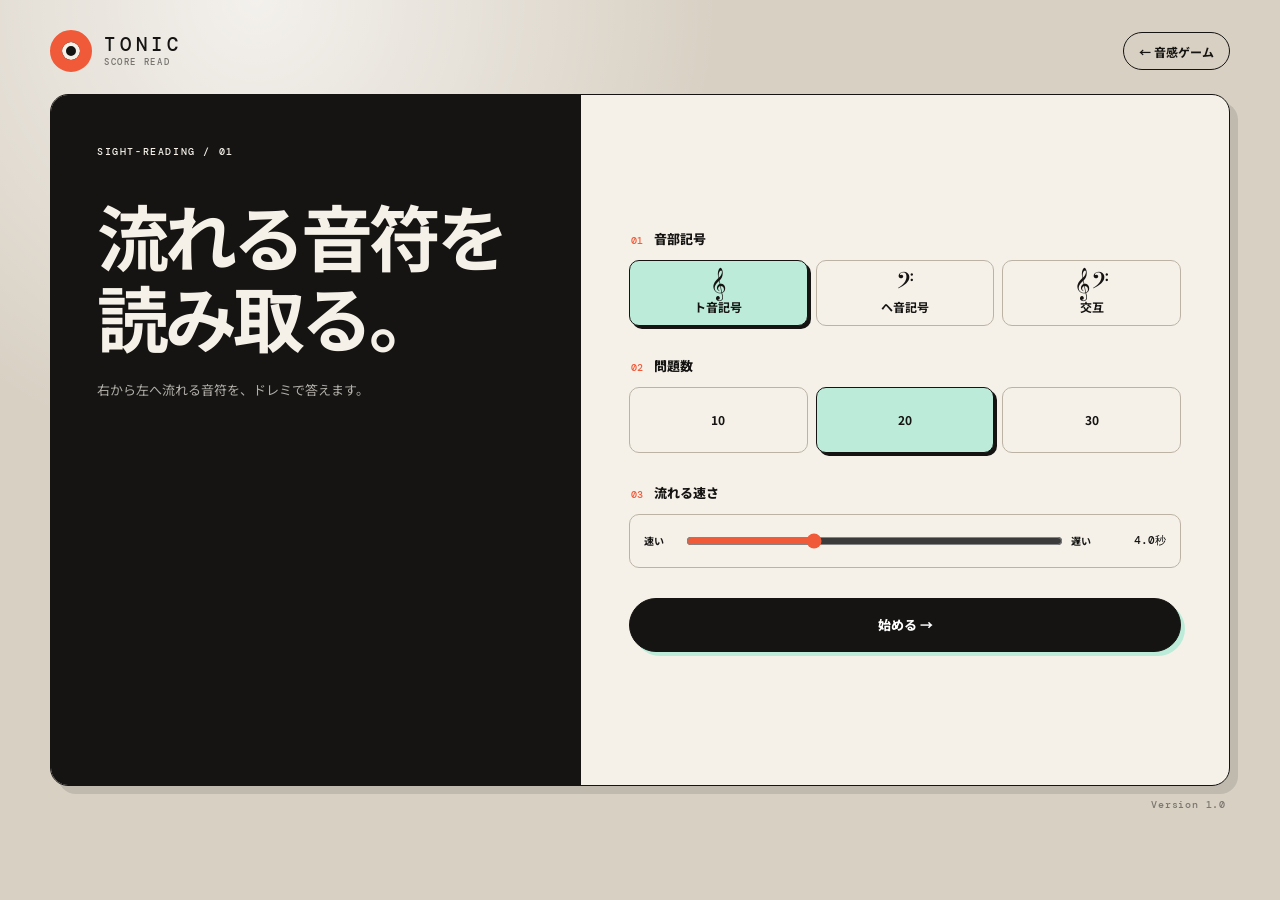
==== ScoreReadTraining/index.html @ 9d000a18 "Add score reading training game" ====
<!doctype html>
<html lang="ja">
<head>
  <meta charset="UTF-8">
  <meta name="viewport" content="width=device-width, initial-scale=1.0">
  <meta name="theme-color" content="#151412">
  <title>TONIC — 譜読みトレーニング</title>
  <link rel="stylesheet" href="styles.css?v=20261029-1">
</head>
<body>
  <div class="shell">
    <header class="site-header">
      <a class="brand" href="../" aria-label="相対音感トレーニングへ戻る">
        <span class="brand-mark" aria-hidden="true"></span>
        <span><strong>TONIC</strong><small>SCORE READ</small></span>
      </a>
      <a class="back-link" href="../">← 音感ゲーム</a>
    </header>

    <main>
      <section class="setup-panel" id="setupPanel">
        <div class="setup-copy">
          <p class="eyebrow">SIGHT-READING / 01</p>
          <h1>流れる音符を<br>読み取る。</h1>
          <p>右から左へ流れる音符を、ドレミで答えます。</p>
        </div>
        <form class="setup-form" id="setupForm">
          <fieldset>
            <legend><span>01</span>音部記号</legend>
            <div class="choice-grid clef-choices">
              <label><input type="radio" name="clefMode" value="treble" checked><span><b>𝄞</b>ト音記号</span></label>
              <label><input type="radio" name="clefMode" value="bass"><span><b>𝄢</b>ヘ音記号</span></label>
              <label><input type="radio" name="clefMode" value="alternate"><span><b>𝄞𝄢</b>交互</span></label>
            </div>
          </fieldset>

          <fieldset>
            <legend><span>02</span>問題数</legend>
            <div class="choice-grid count-choices">
              <label><input type="radio" name="questionCount" value="10"><span>10</span></label>
              <label><input type="radio" name="questionCount" value="20" checked><span>20</span></label>
              <label><input type="radio" name="questionCount" value="30"><span>30</span></label>
            </div>
          </fieldset>

          <fieldset>
            <legend><span>03</span>流れる速さ</legend>
            <label class="speed-control" for="flowSeconds">
              <span>速い</span>
              <input id="flowSeconds" name="flowSeconds" type="range" min="2" max="8" step="0.5" value="4">
              <span>遅い</span>
              <output id="flowSecondsValue" for="flowSeconds">4.0秒</output>
            </label>
          </fieldset>

          <button class="primary-button" type="submit">始める →</button>
        </form>
      </section>

      <section class="game-panel" id="gamePanel" hidden>
        <div class="game-topbar">
          <button class="home-button" id="homeButton" type="button">← ホーム</button>
          <div><span>QUESTION</span><strong><i id="roundValue">1</i>/<i id="totalValue">20</i></strong></div>
          <div><span>SCORE</span><strong id="scoreValue">0</strong></div>
          <div><span>ACCURACY</span><strong id="accuracyValue">—</strong></div>
        </div>

        <div class="staff-wrap" id="staffWrap">
          <svg class="staff" id="staff" viewBox="0 0 1000 340" role="img" aria-labelledby="staffTitle staffDescription">
            <title id="staffTitle">譜読み問題</title>
            <desc id="staffDescription">右から左へ音符が流れます</desc>
            <rect class="staff-paper" width="1000" height="340" rx="20"></rect>
            <g class="staff-lines" aria-hidden="true">
              <line x1="35" y1="100" x2="970" y2="100"></line>
              <line x1="35" y1="130" x2="970" y2="130"></line>
              <line x1="35" y1="160" x2="970" y2="160"></line>
              <line x1="35" y1="190" x2="970" y2="190"></line>
              <line x1="35" y1="220" x2="970" y2="220"></line>
            </g>
            <line class="answer-line" x1="205" y1="45" x2="205" y2="285" aria-hidden="true"></line>
            <text class="clef-symbol" id="clefSymbol" x="62" y="212" aria-hidden="true">𝄞</text>
            <g id="ledgerLines" aria-hidden="true"></g>
            <g class="note" id="noteGroup" aria-hidden="true">
              <ellipse id="noteHead" cx="0" cy="160" rx="16" ry="12" transform="rotate(-18 0 160)"></ellipse>
              <line id="noteStem" x1="14" y1="158" x2="14" y2="92"></line>
            </g>
          </svg>
          <div class="flow-progress" aria-hidden="true"><i id="flowProgress"></i></div>
          <p class="feedback" id="feedback" aria-live="assertive"></p>
        </div>

        <div class="answer-area">
          <p>音名を選ぶ</p>
          <div class="answer-buttons" id="answerButtons" role="group" aria-label="音名を選ぶ">
            <button type="button" data-degree="0"><kbd>Z</kbd><span>ド</span></button>
            <button type="button" data-degree="1"><kbd>X</kbd><span>レ</span></button>
            <button type="button" data-degree="2"><kbd>C</kbd><span>ミ</span></button>
            <button type="button" data-degree="3"><kbd>V</kbd><span>ファ</span></button>
            <button type="button" data-degree="4"><kbd>B</kbd><span>ソ</span></button>
            <button type="button" data-degree="5"><kbd>N</kbd><span>ラ</span></button>
            <button type="button" data-degree="6"><kbd>M</kbd><span>シ</span></button>
          </div>
        </div>
      </section>

      <section class="result-panel" id="resultPanel" hidden>
        <p class="eyebrow">RESULT</p>
        <p class="result-score"><strong id="resultPercent">0</strong><span>%</span></p>
        <h1 id="resultTitle">終了</h1>
        <p id="resultDetail"></p>
        <div class="result-actions">
          <button class="primary-button" id="retryButton" type="button">同じ設定でもう一度</button>
          <button class="secondary-button" id="settingsButton" type="button">設定を変える</button>
        </div>
      </section>
    </main>

    <footer>Version 1.0</footer>
  </div>
  <script src="app.js?v=20261029-1"></script>
</body>
</html>
---- ScoreReadTraining/styles.css ----
@import url('https://fonts.googleapis.com/css2?family=DM+Mono:wght@400;500&family=Noto+Sans+JP:wght@400;600;700;900&display=swap');

:root {
  --ink: #151412;
  --paper: #f5f1e9;
  --paper-deep: #e8e0d3;
  --line: #bcb3a5;
  --orange: #f05a38;
  --mint: #bdebd9;
  --red: #d94235;
}

* { box-sizing: border-box; }
[hidden] { display: none !important; }
html { min-width: 320px; background: #d8d0c3; }
body { margin: 0; color: var(--ink); background: radial-gradient(circle at 20% 0%, rgba(255,255,255,.7), transparent 34%), #d8d0c3; font-family: "Noto Sans JP", sans-serif; }
button, input { font: inherit; }
button { color: inherit; }

.shell { width: min(1180px, calc(100% - 32px)); min-height: 100vh; margin: 0 auto; padding: 22px 0 16px; }
.site-header { display: flex; min-height: 58px; align-items: center; justify-content: space-between; margin-bottom: 14px; }
.brand { display: flex; align-items: center; gap: 12px; color: var(--ink); text-decoration: none; }
.brand-mark { width: 42px; height: 42px; border: 12px solid var(--orange); border-radius: 50%; background: var(--ink); box-shadow: inset 0 0 0 4px var(--paper); }
.brand span:last-child { display: grid; gap: 4px; }
.brand strong { font: 500 19px/1 "DM Mono", monospace; letter-spacing: .25em; }
.brand small { color: rgba(21,20,18,.55); font: 500 9px/1 "DM Mono", monospace; letter-spacing: .18em; }
.back-link { min-height: 38px; padding: 0 15px; display: grid; place-items: center; border: 1px solid var(--ink); border-radius: 999px; color: var(--ink); text-decoration: none; font-size: 12px; font-weight: 700; }

main { overflow: hidden; border: 1px solid var(--ink); border-radius: 18px; background: var(--paper); box-shadow: 8px 8px 0 rgba(21,20,18,.12); }
.setup-panel { display: grid; grid-template-columns: minmax(300px,.9fr) minmax(480px,1.1fr); min-height: 690px; }
.setup-copy { padding: 52px 46px; border-right: 1px solid var(--ink); color: var(--paper); background: var(--ink); }
.eyebrow { margin: 0; font: 500 10px/1 "DM Mono", monospace; letter-spacing: .16em; }
.setup-copy h1, .result-panel h1 { margin: 38px 0 22px; font-size: clamp(42px, 6vw, 72px); line-height: 1.12; letter-spacing: -.055em; }
.setup-copy > p:last-child { max-width: 330px; color: rgba(245,241,233,.7); font-size: 13px; line-height: 1.9; }
.setup-form { align-self: center; padding: 38px 48px; }
fieldset { margin: 0 0 30px; padding: 0; border: 0; }
legend { width: 100%; margin-bottom: 12px; font-size: 13px; font-weight: 800; }
legend span { margin-right: 11px; color: var(--orange); font: 500 10px/1 "DM Mono", monospace; }
.choice-grid { display: grid; gap: 8px; }
.clef-choices { grid-template-columns: repeat(3, 1fr); }
.count-choices { grid-template-columns: repeat(3, 1fr); }
.choice-grid label { position: relative; cursor: pointer; }
.choice-grid input { position: absolute; width: 1px; height: 1px; opacity: 0; }
.choice-grid label > span { display: grid; min-height: 66px; place-items: center; padding: 9px; border: 1px solid var(--line); border-radius: 10px; text-align: center; font-size: 12px; font-weight: 700; }
.choice-grid b { display: block; height: 28px; font: 400 28px/1 "Segoe UI Symbol", serif; }
.choice-grid input:checked + span { border-color: var(--ink); background: var(--mint); box-shadow: 3px 3px 0 var(--ink); }
.choice-grid input:focus-visible + span { outline: 3px solid var(--mint); outline-offset: 2px; }
.speed-control { display: grid; grid-template-columns: 30px minmax(130px,1fr) 30px 55px; align-items: center; gap: 10px; min-height: 54px; padding: 0 14px; border: 1px solid var(--line); border-radius: 10px; font-size: 10px; font-weight: 700; }
.speed-control input { width: 100%; accent-color: var(--orange); cursor: pointer; }
.speed-control output { text-align: right; font: 500 11px/1 "DM Mono", monospace; }
.primary-button, .secondary-button { min-height: 54px; padding: 0 22px; border: 1px solid var(--ink); border-radius: 999px; cursor: pointer; font-size: 13px; font-weight: 800; }
.primary-button { width: 100%; color: #fff; background: var(--ink); box-shadow: 4px 4px 0 var(--mint); }
.secondary-button { background: transparent; }
.primary-button:hover, .secondary-button:hover, .back-link:hover { transform: translateY(-2px); }

.game-panel { min-height: 680px; }
.game-topbar { display: flex; min-height: 64px; align-items: stretch; border-bottom: 1px solid var(--ink); }
.home-button { padding: 0 20px; border: 0; border-right: 1px solid var(--ink); background: transparent; cursor: pointer; font-size: 12px; font-weight: 800; }
.game-topbar > div { display: grid; min-width: 130px; align-content: center; gap: 5px; padding: 0 22px; border-right: 1px solid var(--ink); }
.game-topbar span { color: rgba(21,20,18,.52); font: 500 8px/1 "DM Mono", monospace; letter-spacing: .12em; }
.game-topbar strong { font: 500 14px/1 "DM Mono", monospace; }
.game-topbar i { font-style: normal; }
.staff-wrap { position: relative; padding: 34px 34px 0; background: linear-gradient(180deg, #ddd5c8, var(--paper-deep)); }
.staff { display: block; width: 100%; max-height: 390px; }
.staff-paper { fill: #faf7f0; stroke: var(--ink); stroke-width: 1.5; }
.staff-lines line, #ledgerLines line { stroke: var(--ink); stroke-width: 2; }
.answer-line { stroke: var(--orange); stroke-width: 3; stroke-dasharray: 7 9; }
.clef-symbol { fill: var(--ink); font: 400 122px/1 "Segoe UI Symbol", "Noto Music", serif; }
.note ellipse { fill: var(--ink); }
.note line { stroke: var(--ink); stroke-width: 5; stroke-linecap: round; }
.note.is-correct ellipse { fill: #17956d; }
.note.is-wrong ellipse { fill: var(--red); }
.flow-progress { height: 6px; margin: -3px 20px 0; overflow: hidden; border-radius: 99px; background: rgba(21,20,18,.12); }
.flow-progress i { display: block; width: 0; height: 100%; background: var(--orange); }
.feedback { min-height: 28px; margin: 12px 0 0; text-align: center; font-size: 13px; font-weight: 900; }
.feedback.correct { color: #117555; }
.feedback.wrong { color: var(--red); }
.answer-area { padding: 24px 34px 34px; }
.answer-area > p { margin: 0 0 12px; text-align: center; font-size: 11px; font-weight: 800; }
.answer-buttons { display: grid; grid-template-columns: repeat(7, 1fr); gap: 8px; }
.answer-buttons button { display: grid; min-height: 82px; place-items: center; gap: 5px; padding: 9px 4px; border: 1px solid var(--ink); border-radius: 10px; background: var(--paper); cursor: pointer; }
.answer-buttons button:hover:not(:disabled) { background: #fff; transform: translateY(-2px); }
.answer-buttons button:disabled { cursor: default; }
.answer-buttons kbd { color: rgba(21,20,18,.48); font: 500 9px/1 "DM Mono", monospace; }
.answer-buttons span { font-size: clamp(17px, 2vw, 26px); font-weight: 900; }
.answer-buttons button.correct { background: var(--mint); }
.answer-buttons button.wrong { color: #fff; background: var(--red); }

.result-panel { min-height: 680px; padding: 70px 30px; text-align: center; }
.result-panel .eyebrow { color: var(--orange); }
.result-score { margin: 28px 0 0; }
.result-score strong { font: 500 clamp(90px, 18vw, 180px)/.9 "DM Mono", monospace; letter-spacing: -.08em; }
.result-score span { font: 500 24px/1 "DM Mono", monospace; }
.result-panel h1 { margin: 20px 0 12px; font-size: 34px; }
.result-panel > p:not(.eyebrow):not(.result-score) { color: rgba(21,20,18,.62); font-size: 13px; }
.result-actions { display: flex; max-width: 520px; gap: 10px; margin: 32px auto 0; }
.result-actions button { flex: 1; }
footer { padding: 14px 4px 0; color: rgba(21,20,18,.48); text-align: right; font: 500 10px/1 "DM Mono", monospace; letter-spacing: .08em; }

@media (max-width: 760px) {
  .shell { width: min(100% - 18px, 620px); padding-top: 10px; }
  .site-header { min-height: 52px; }
  .brand small { display: none; }
  .back-link { min-height: 34px; padding: 0 11px; font-size: 10px; }
  .setup-panel { display: block; min-height: 0; }
  .setup-copy { padding: 34px 24px; border-right: 0; }
  .setup-copy h1 { margin: 25px 0 15px; font-size: 44px; }
  .setup-form { padding: 30px 20px 34px; }
  .clef-choices { grid-template-columns: 1fr; }
  .clef-choices label > span { min-height: 54px; grid-template-columns: 52px 1fr; }
  .choice-grid b { height: auto; }
  .game-panel { min-height: 600px; }
  .game-topbar { min-height: 58px; }
  .home-button { padding: 0 12px; }
  .game-topbar > div { min-width: 0; flex: 1; padding: 0 10px; }
  .game-topbar > div:last-child { display: none; }
  .staff-wrap { padding: 18px 8px 0; }
  .staff { height: 300px; }
  .answer-area { padding: 20px 8px 26px; }
  .answer-buttons { gap: 4px; }
  .answer-buttons button { min-height: 70px; border-radius: 8px; }
  .answer-buttons kbd { display: none; }
  .answer-buttons span { font-size: 16px; }
  .result-panel { min-height: 600px; padding: 58px 20px; }
  .result-actions { display: grid; }
}

@media (prefers-reduced-motion: reduce) {
  *, *::before, *::after { scroll-behavior: auto !important; transition-duration: .01ms !important; }
}
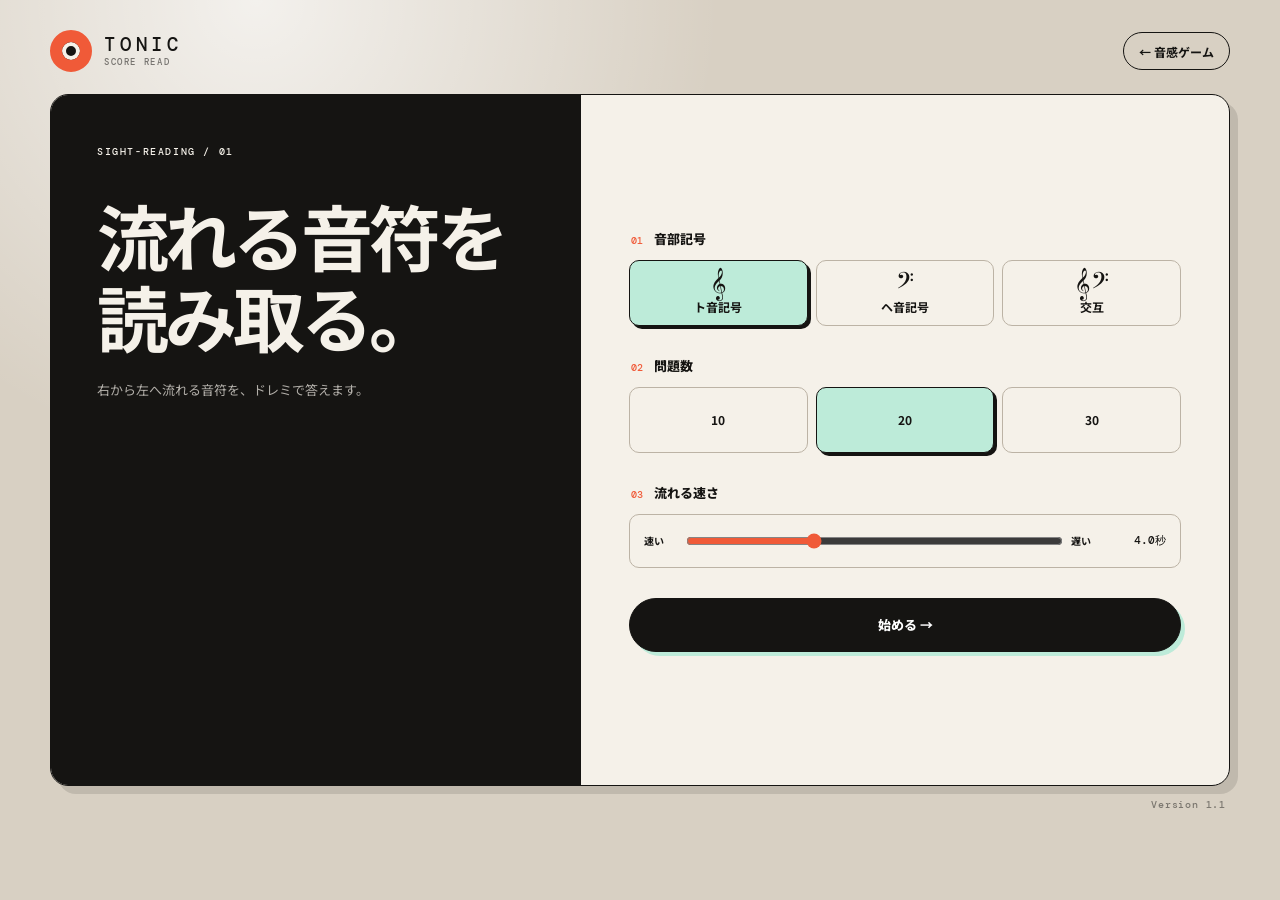
==== commit ae22029d: "Expand score reading note range" ====
--- a/ScoreReadTraining/index.html
+++ b/ScoreReadTraining/index.html
@@ -5,7 +5,7 @@
   <meta name="viewport" content="width=device-width, initial-scale=1.0">
   <meta name="theme-color" content="#151412">
   <title>TONIC — 譜読みトレーニング</title>
-  <link rel="stylesheet" href="styles.css?v=20261029-1">
+  <link rel="stylesheet" href="styles.css?v=20261029-2">
 </head>
 <body>
   <div class="shell">
@@ -66,19 +66,19 @@
         </div>
 
         <div class="staff-wrap" id="staffWrap">
-          <svg class="staff" id="staff" viewBox="0 0 1000 340" role="img" aria-labelledby="staffTitle staffDescription">
+          <svg class="staff" id="staff" viewBox="0 0 1000 440" role="img" aria-labelledby="staffTitle staffDescription">
             <title id="staffTitle">譜読み問題</title>
             <desc id="staffDescription">右から左へ音符が流れます</desc>
-            <rect class="staff-paper" width="1000" height="340" rx="20"></rect>
+            <rect class="staff-paper" width="1000" height="440" rx="20"></rect>
             <g class="staff-lines" aria-hidden="true">
-              <line x1="35" y1="100" x2="970" y2="100"></line>
-              <line x1="35" y1="130" x2="970" y2="130"></line>
               <line x1="35" y1="160" x2="970" y2="160"></line>
               <line x1="35" y1="190" x2="970" y2="190"></line>
               <line x1="35" y1="220" x2="970" y2="220"></line>
+              <line x1="35" y1="250" x2="970" y2="250"></line>
+              <line x1="35" y1="280" x2="970" y2="280"></line>
             </g>
-            <line class="answer-line" x1="205" y1="45" x2="205" y2="285" aria-hidden="true"></line>
-            <text class="clef-symbol" id="clefSymbol" x="62" y="212" aria-hidden="true">𝄞</text>
+            <line class="answer-line" x1="205" y1="25" x2="205" y2="415" aria-hidden="true"></line>
+            <text class="clef-symbol" id="clefSymbol" x="62" y="272" aria-hidden="true">𝄞</text>
             <g id="ledgerLines" aria-hidden="true"></g>
             <g class="note" id="noteGroup" aria-hidden="true">
               <ellipse id="noteHead" cx="0" cy="160" rx="16" ry="12" transform="rotate(-18 0 160)"></ellipse>
@@ -115,8 +115,8 @@
       </section>
     </main>
 
-    <footer>Version 1.0</footer>
+    <footer>Version 1.1</footer>
   </div>
-  <script src="app.js?v=20261029-1"></script>
+  <script src="app.js?v=20261029-2"></script>
 </body>
 </html>
--- a/ScoreReadTraining/styles.css
+++ b/ScoreReadTraining/styles.css
@@ -61,7 +61,7 @@
 .game-topbar strong { font: 500 14px/1 "DM Mono", monospace; }
 .game-topbar i { font-style: normal; }
 .staff-wrap { position: relative; padding: 34px 34px 0; background: linear-gradient(180deg, #ddd5c8, var(--paper-deep)); }
-.staff { display: block; width: 100%; max-height: 390px; }
+.staff { display: block; width: 100%; max-height: 480px; }
 .staff-paper { fill: #faf7f0; stroke: var(--ink); stroke-width: 1.5; }
 .staff-lines line, #ledgerLines line { stroke: var(--ink); stroke-width: 2; }
 .answer-line { stroke: var(--orange); stroke-width: 3; stroke-dasharray: 7 9; }
